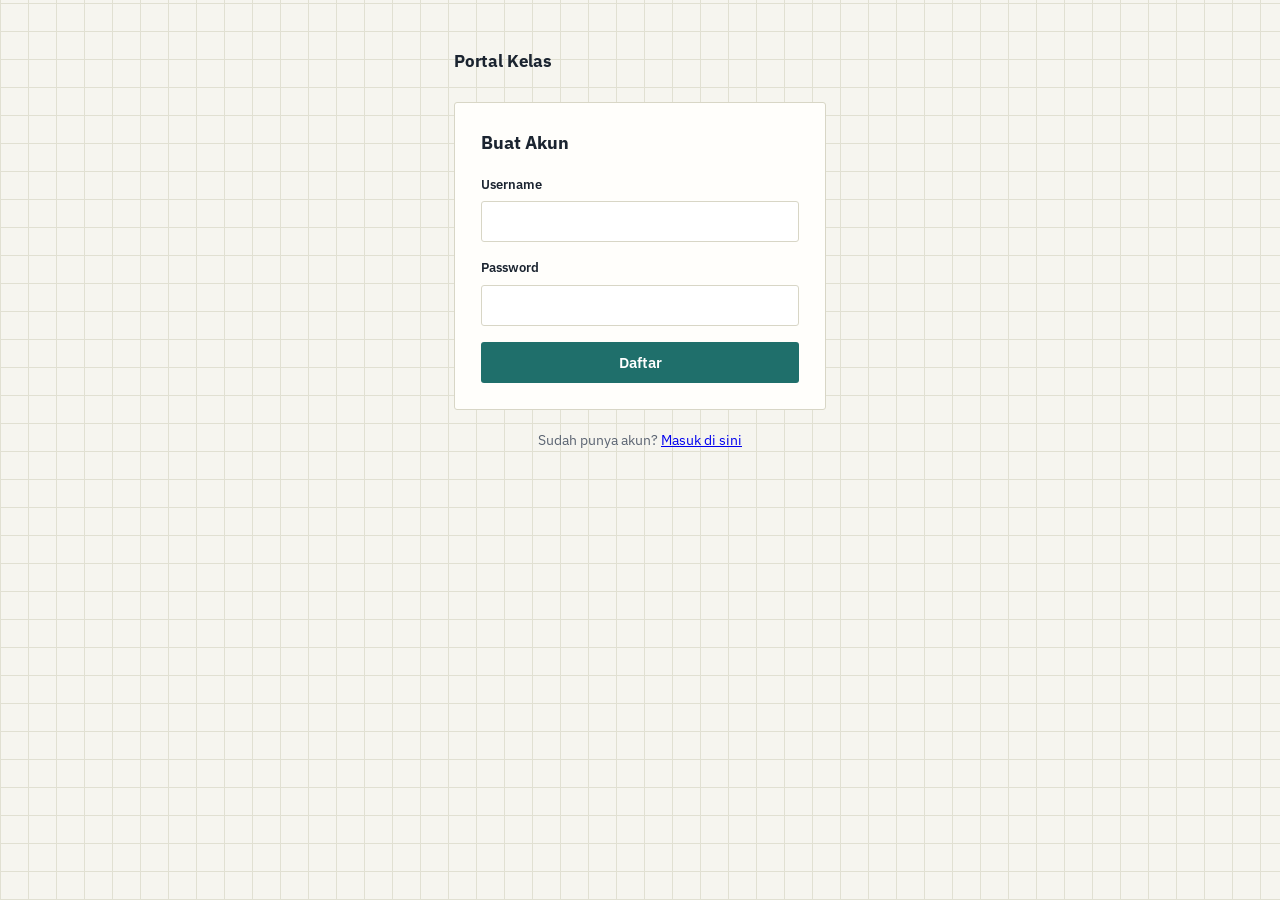
==== daftar.html @ 0ad2b587 "test" ====
<!DOCTYPE html>
<html lang="id">
<head>
<meta charset="UTF-8" />
<meta name="viewport" content="width=device-width, initial-scale=1" />
<title>Daftar</title>
<link rel="stylesheet" href="style.css" />
</head>
<body>
<div class="bungkus">
  <div class="kepala-app">
    <div class="judul-app">Portal Kelas</div>
  </div>

  <div class="ledger">
    <h2>Buat Akun</h2>
    <form id="form-daftar">
      <div class="field">
        <label for="username">Username</label>
        <input type="text" id="username" autocomplete="username" required />
      </div>
      <div class="field">
        <label for="password">Password</label>
        <input type="password" id="password" autocomplete="new-password" required />
      </div>
      <button type="submit" class="tombol" id="btn-daftar">Daftar</button>
    </form>
  </div>

  <div id="hasil-area"></div>

  <p style="text-align:center; font-size:14px; color:#5b6472;">
    Sudah punya akun? <a href="login.html">Masuk di sini</a>
  </p>
</div>

<script src="hash.js"></script>
<script type="module" src="app-daftar.js"></script>
</body>
</html>
---- style.css ----
@import url("https://fonts.googleapis.com/css2?family=IBM+Plex+Sans:wght@400;500;600;700&family=IBM+Plex+Mono:wght@400;500;600&display=swap");

:root {
  --kertas: #f6f5ef;
  --garis-grid: #e1e0d2;
  --tinta: #1b2430;
  --tinta-pudar: #5b6472;
  --teal: #1f6f6b;
  --teal-gelap: #16514e;
  --amber: #c98a2c;
  --brick: #b23a32;
  --moss: #3f7a52;
  --kertas-kartu: #fffefb;
  --border: #d8d6c6;
  --radius: 3px;
}

* { box-sizing: border-box; }

html, body {
  margin: 0; padding: 0;
  background-color: var(--kertas);
  background-image:
    repeating-linear-gradient(0deg, var(--garis-grid) 0 1px, transparent 1px 28px),
    repeating-linear-gradient(90deg, var(--garis-grid) 0 1px, transparent 1px 28px);
  color: var(--tinta);
  font-family: "IBM Plex Sans", system-ui, sans-serif;
  line-height: 1.55;
  min-height: 100vh;
}

.mono { font-family: "IBM Plex Mono", ui-monospace, monospace; }

.bungkus {
  max-width: 420px;
  margin: 0 auto;
  padding: 48px 24px 60px;
}
.bungkus.lebar { max-width: 760px; }

.kepala-app {
  display: flex;
  align-items: center;
  justify-content: space-between;
  margin-bottom: 28px;
}
.kepala-app .judul-app {
  font-weight: 700;
  font-size: 17px;
  letter-spacing: -0.01em;
}

.ledger {
  background: var(--kertas-kartu);
  border: 1px solid var(--border);
  border-radius: var(--radius);
  padding: 26px;
  margin-bottom: 20px;
}
.ledger h2 {
  font-size: 18px;
  margin: 0 0 18px;
}
.ledger p { margin: 0 0 12px; color: var(--tinta-pudar); font-size: 14px; }
.ledger p:last-child { margin-bottom: 0; }
.ledger p a { color: var(--teal-gelap); }

.field { margin-bottom: 16px; }
.field label {
  display: block; font-size: 13px; font-weight: 600;
  margin-bottom: 6px;
}
.field input {
  width: 100%;
  padding: 10px 12px;
  font-size: 15px;
  border: 1.5px solid var(--border);
  border-radius: var(--radius);
  background: #fff;
  color: var(--tinta);
  font-family: inherit;
}
.field input:focus { outline: none; border-color: var(--teal); }

button.tombol {
  background: var(--teal);
  color: #fff;
  border: none;
  padding: 11px 20px;
  font-size: 14.5px;
  font-weight: 600;
  border-radius: var(--radius);
  cursor: pointer;
  font-family: inherit;
  width: 100%;
}
button.tombol:hover { background: var(--teal-gelap); }
button.tombol:disabled { background: #a9b2ad; cursor: not-allowed; }
button.tombol.sekunder {
  background: transparent;
  color: var(--teal-gelap);
  border: 1.5px solid var(--teal);
  width: auto;
}
button.tombol.sekunder:hover { background: #eaf3f2; }
button.tombol.kecil { padding: 7px 14px; font-size: 13px; }

.status {
  padding: 12px 14px;
  border-radius: var(--radius);
  font-size: 14px;
  margin-bottom: 16px;
}
.status.gagal { background: #fbeae8; color: var(--brick); border: 1px solid #f0c7c2; }
.status.proses { background: #fbf3e4; color: var(--amber); border: 1px solid #f0ddb3; }

.selamat-datang { text-align: center; padding: 40px 26px; }
.selamat-datang h1 { font-size: 26px; margin: 0 0 8px; }
.selamat-datang p { color: var(--tinta-pudar); }

table.data {
  width: 100%;
  border-collapse: collapse;
  font-size: 13.5px;
}
table.data th, table.data td {
  text-align: left; padding: 9px 10px;
  border-bottom: 1px solid var(--border);
}
table.data th {
  font-size: 11.5px; text-transform: uppercase; letter-spacing: 0.04em;
  color: var(--tinta-pudar); font-weight: 600;
}
table.data td.hex { font-family: "IBM Plex Mono", monospace; }

footer.catatan-kaki {
  margin-top: 28px; font-size: 12.5px; color: var(--tinta-pudar);
  text-align: center;
}
footer.catatan-kaki a { color: var(--tinta-pudar); }
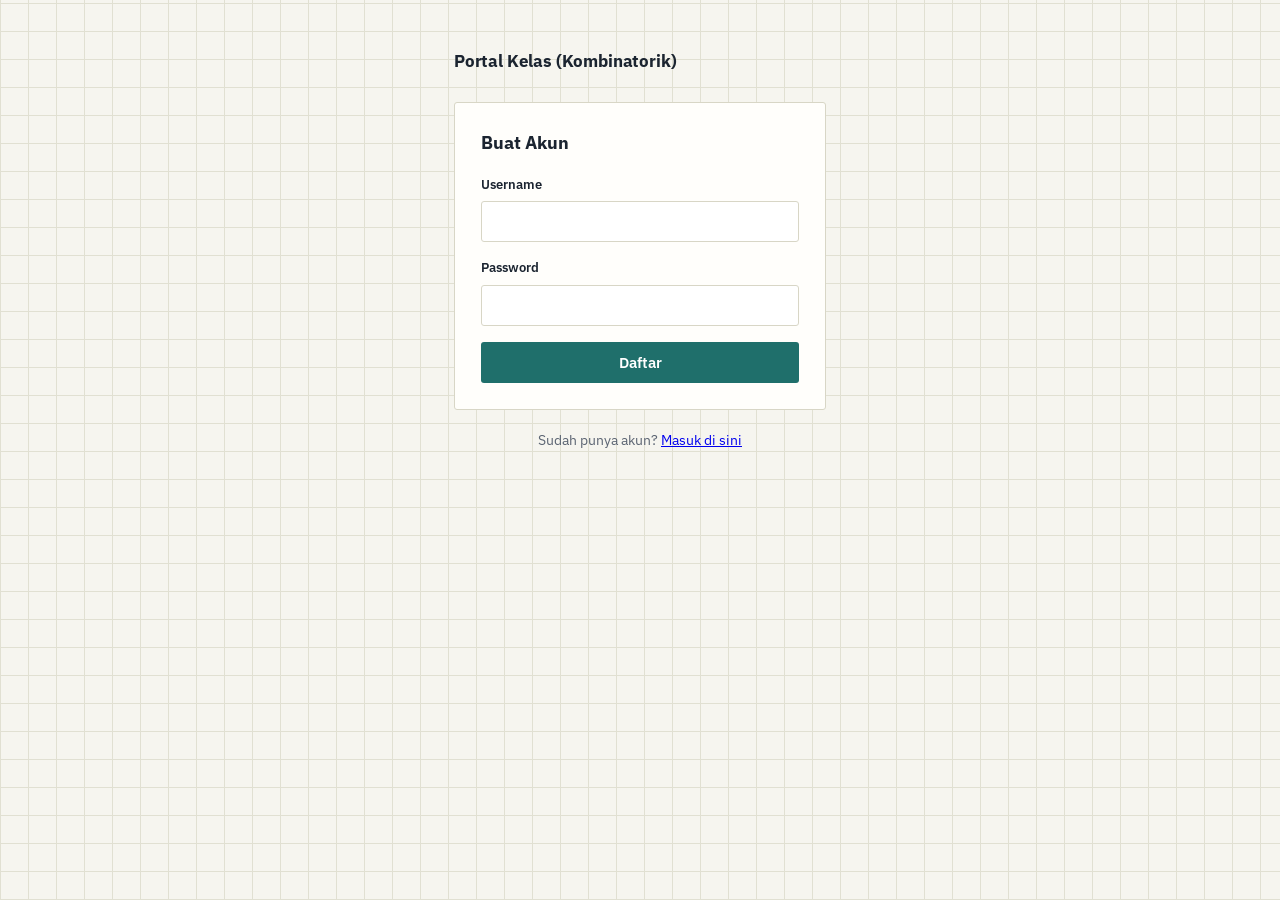
==== commit 99ef9317: "back" ====
--- a/daftar.html
+++ b/daftar.html
@@ -9,7 +9,7 @@
 <body>
 <div class="bungkus">
   <div class="kepala-app">
-    <div class="judul-app">Portal Kelas</div>
+    <div class="judul-app">Portal Kelas (Kombinatorik) </div>
   </div>
 
   <div class="ledger">
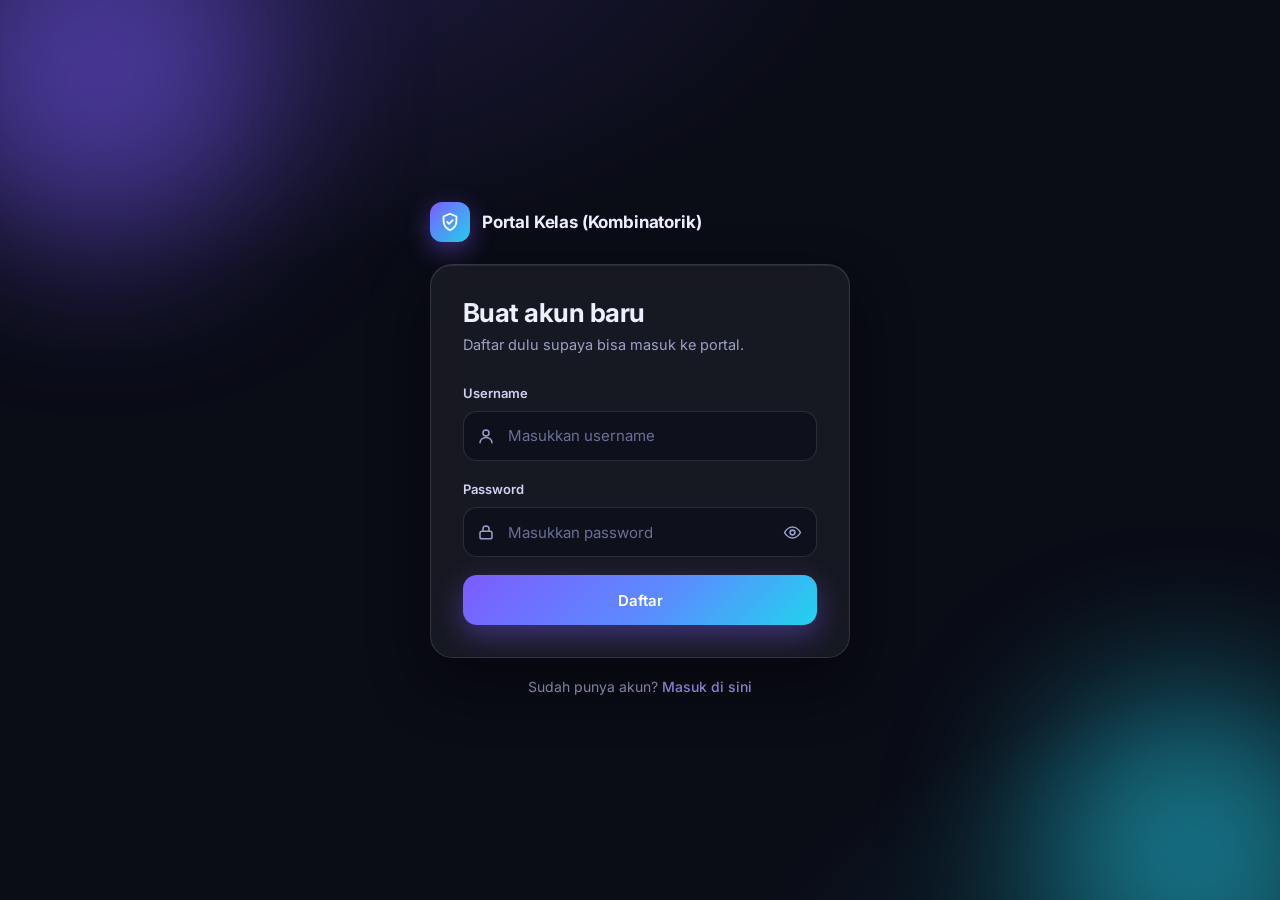
==== commit 84738666: "New UI" ====
--- a/daftar.html
+++ b/daftar.html
@@ -3,25 +3,157 @@
 <head>
 <meta charset="UTF-8" />
 <meta name="viewport" content="width=device-width, initial-scale=1" />
+<meta name="theme-color" content="#0a0c16" />
 <title>Daftar</title>
-<link rel="stylesheet" href="style.css" />
+<link rel="preconnect" href="https://fonts.googleapis.com" />
+<link rel="preconnect" href="https://fonts.gstatic.com" crossorigin />
+<link href="https://fonts.googleapis.com/css2?family=Inter:wght@400;500;600;700;800&family=JetBrains+Mono:wght@400;500&display=swap" rel="stylesheet" />
+<style>
+:root{
+  --bg:#0a0c16; --text:#eef0ff; --muted:#9aa1c7; --line:rgba(255,255,255,.12);
+  --glass:rgba(255,255,255,.055); --p1:#7c5cff; --p2:#22d3ee; --err:#ff6b7a;
+  --font:"Inter",system-ui,-apple-system,"Segoe UI",Roboto,sans-serif;
+  --mono:"JetBrains Mono",ui-monospace,SFMono-Regular,Menlo,Consolas,monospace;
+}
+*{box-sizing:border-box}
+html,body{margin:0;padding:0}
+body{
+  min-height:100vh; display:grid; place-items:center; padding:32px 16px;
+  font-family:var(--font); color:var(--text); line-height:1.55; overflow-x:hidden;
+  background:
+    radial-gradient(1200px 600px at 12% -10%, rgba(124,92,255,.22), transparent 60%),
+    radial-gradient(900px 500px at 100% 110%, rgba(34,211,238,.16), transparent 60%),
+    var(--bg);
+  -webkit-font-smoothing:antialiased;
+}
+.orb{position:fixed;border-radius:50%;filter:blur(80px);opacity:.5;pointer-events:none;z-index:0;animation:melayang 14s ease-in-out infinite}
+.orb.o1{width:340px;height:340px;background:var(--p1);top:-90px;left:-70px}
+.orb.o2{width:300px;height:300px;background:var(--p2);bottom:-90px;right:-60px;animation-delay:-7s}
+@keyframes melayang{0%,100%{transform:translate(0,0)}50%{transform:translate(28px,22px)}}
+
+.mono{font-family:var(--mono)}
+.bungkus{position:relative;z-index:1;width:100%;max-width:420px}
+.bungkus.lebar{max-width:780px}
+
+.kepala-app{display:flex;align-items:center;justify-content:space-between;gap:12px;margin-bottom:22px}
+.brand{display:flex;align-items:center;gap:12px}
+.logo{width:40px;height:40px;border-radius:12px;display:grid;place-items:center;
+  background:linear-gradient(135deg,var(--p1),var(--p2));box-shadow:0 8px 24px rgba(124,92,255,.45)}
+.logo svg{width:22px;height:22px;stroke:#fff}
+.judul-app{font-weight:700;font-size:17px;letter-spacing:-.01em}
+
+.ledger{
+  background:var(--glass);border:1px solid var(--line);border-radius:22px;padding:32px;margin-bottom:18px;
+  backdrop-filter:blur(20px);-webkit-backdrop-filter:blur(20px);
+  box-shadow:0 24px 60px rgba(0,0,0,.45),inset 0 1px 0 rgba(255,255,255,.08);
+  animation:masuk .5s ease both;
+}
+@keyframes masuk{from{opacity:0;transform:translateY(12px)}to{opacity:1;transform:none}}
+.ledger h2{font-size:26px;line-height:1.2;letter-spacing:-.02em;margin:0 0 6px}
+.ledger p{margin:0 0 12px;color:var(--muted);font-size:14.5px}
+.ledger p:last-child{margin-bottom:0}
+.sub{margin-bottom:26px !important}
+
+.field{margin-bottom:18px}
+.field label{display:block;font-size:13px;font-weight:600;color:#cfd3f3;margin-bottom:8px}
+.input-wrap{position:relative}
+.input-wrap>svg{position:absolute;left:14px;top:50%;transform:translateY(-50%);width:18px;height:18px;
+  stroke:var(--muted);pointer-events:none;transition:stroke .2s}
+.input-wrap:focus-within>svg{stroke:var(--p2)}
+.field input{
+  width:100%;height:50px;padding:0 46px 0 44px;font:inherit;font-size:15px;color:var(--text);
+  background:rgba(8,10,22,.55);border:1px solid var(--line);border-radius:14px;
+  transition:border-color .2s,box-shadow .2s,background .2s;
+}
+.field input::placeholder{color:#6a7099}
+.field input:hover{border-color:rgba(255,255,255,.22)}
+.field input:focus{outline:none;border-color:var(--p1);box-shadow:0 0 0 4px rgba(124,92,255,.22);background:rgba(8,10,22,.8)}
+.toggle{position:absolute;right:6px;top:50%;transform:translateY(-50%);width:38px;height:38px;border:0;border-radius:10px;
+  background:transparent;cursor:pointer;display:grid;place-items:center;color:var(--muted)}
+.toggle:hover{background:rgba(255,255,255,.08);color:#fff}
+.toggle svg{width:19px;height:19px;stroke:currentColor}
+.toggle .garis{display:none}
+.toggle.on .garis{display:inline}
+
+.tombol{
+  display:inline-flex;align-items:center;justify-content:center;gap:8px;width:100%;height:50px;padding:0 22px;
+  font:inherit;font-size:15px;font-weight:600;color:#fff;text-decoration:none;cursor:pointer;
+  border:0;border-radius:14px;background:linear-gradient(135deg,var(--p1),#5b8cff 55%,var(--p2));
+  box-shadow:0 10px 28px rgba(124,92,255,.4);transition:transform .15s,box-shadow .2s,filter .2s;
+}
+.tombol:hover{transform:translateY(-2px);box-shadow:0 14px 34px rgba(124,92,255,.55);filter:brightness(1.06)}
+.tombol:active{transform:translateY(0)}
+.tombol:focus-visible,.toggle:focus-visible{outline:2px solid var(--p2);outline-offset:2px}
+.tombol:disabled{cursor:progress;opacity:.8;transform:none}
+.tombol:disabled::before{content:"";width:16px;height:16px;border-radius:50%;
+  border:2px solid rgba(255,255,255,.35);border-top-color:#fff;animation:putar .7s linear infinite}
+@keyframes putar{to{transform:rotate(360deg)}}
+.tombol.sekunder{width:auto;background:var(--glass);border:1px solid var(--line);box-shadow:none;color:var(--text)}
+.tombol.sekunder:hover{background:rgba(255,255,255,.1);border-color:rgba(255,255,255,.25);box-shadow:none}
+.tombol.kecil{height:38px;padding:0 16px;font-size:13.5px;border-radius:11px}
+.aksi{display:flex;flex-wrap:wrap;gap:10px;margin-top:16px}
+
+.status{padding:13px 16px;border-radius:14px;font-size:14px;margin-bottom:18px;animation:masuk .3s ease both}
+.status.gagal{background:rgba(255,107,122,.12);color:#ffb3bb;border:1px solid rgba(255,107,122,.35);border-left:4px solid var(--err)}
+.status.proses{background:rgba(250,204,21,.1);color:#fde68a;border:1px solid rgba(250,204,21,.3)}
+#hasil-area:empty{display:none}
+
+.alt{text-align:center;font-size:14px;color:var(--muted);margin:6px 0 0}
+a{color:#a99bff;text-decoration:none;font-weight:500}
+a:hover{color:var(--p2)}
+
+.selamat-datang{text-align:center;padding:44px 28px}
+.badge{width:68px;height:68px;margin:0 auto 20px;border-radius:50%;display:grid;place-items:center;
+  background:linear-gradient(135deg,var(--p1),var(--p2));box-shadow:0 0 0 8px rgba(124,92,255,.15),0 12px 32px rgba(124,92,255,.45)}
+.badge svg{width:32px;height:32px;stroke:#fff}
+.selamat-datang h1{font-size:30px;letter-spacing:-.02em;margin:0 0 8px;
+  background:linear-gradient(135deg,#fff,#b9b0ff 60%,#8fe9f7);-webkit-background-clip:text;background-clip:text;color:transparent;word-break:break-word}
+
+#tabel-area .ledger{padding:10px 18px;overflow-x:auto}
+table.data{width:100%;border-collapse:collapse;font-size:14px}
+table.data th,table.data td{text-align:left;padding:13px 10px;border-bottom:1px solid var(--line)}
+table.data tr:last-child td{border-bottom:0}
+table.data th{font-size:11.5px;text-transform:uppercase;letter-spacing:.08em;color:var(--muted);font-weight:600}
+table.data tr:not(:first-child):hover td{background:rgba(255,255,255,.04)}
+table.data td.hex{font-family:var(--mono);color:#7ee7f6}
+
+.catatan-kaki{margin-top:22px;font-size:13px;color:var(--muted);text-align:center}
+.catatan-kaki a{color:var(--muted)}.catatan-kaki a:hover{color:var(--p2)}
+
+@media (max-width:480px){
+  body{padding:20px 14px;align-items:start}
+  .ledger{padding:24px 20px;border-radius:20px}
+  .ledger h2{font-size:23px}
+}
+@media (prefers-reduced-motion:reduce){*{animation:none !important;transition:none !important}}
+</style>
 </head>
 <body>
-<div class="bungkus">
-  <div class="kepala-app">
-    <div class="judul-app">Portal Kelas (Kombinatorik) </div>
-  </div>
+<div class="orb o1" aria-hidden="true"></div>
+<div class="orb o2" aria-hidden="true"></div>
+<main class="bungkus">
+  <header class="kepala-app">
+    <div class="brand"><span class="logo"><svg viewBox="0 0 24 24" fill="none" stroke-width="2" stroke-linecap="round" stroke-linejoin="round"><path d="M12 3l7 3v5c0 5-3.2 8.3-7 10-3.8-1.7-7-5-7-10V6l7-3z"/><path d="M9 12l2 2 4-4"/></svg></span><span class="judul-app">Portal Kelas (Kombinatorik) </span></div>
+  </header>
 
   <div class="ledger">
-    <h2>Buat Akun</h2>
+    <h2>Buat akun baru</h2>
+    <p class="sub">Daftar dulu supaya bisa masuk ke portal.</p>
     <form id="form-daftar">
       <div class="field">
         <label for="username">Username</label>
-        <input type="text" id="username" autocomplete="username" required />
+        <div class="input-wrap">
+          <svg viewBox="0 0 24 24" fill="none" stroke-width="2" stroke-linecap="round" stroke-linejoin="round"><circle cx="12" cy="8" r="4"/><path d="M4 21c0-4 3.6-7 8-7s8 3 8 7"/></svg>
+          <input type="text" id="username" placeholder="Masukkan username" autocomplete="username" required />
+        </div>
       </div>
       <div class="field">
         <label for="password">Password</label>
-        <input type="password" id="password" autocomplete="new-password" required />
+        <div class="input-wrap">
+          <svg viewBox="0 0 24 24" fill="none" stroke-width="2" stroke-linecap="round" stroke-linejoin="round"><rect x="4" y="11" width="16" height="10" rx="2.5"/><path d="M8 11V8a4 4 0 018 0v3"/></svg>
+          <input type="password" id="password" placeholder="Masukkan password" autocomplete="new-password" required />
+          <button type="button" class="toggle" aria-label="Tampilkan password"><svg viewBox="0 0 24 24" fill="none" stroke-width="2" stroke-linecap="round" stroke-linejoin="round"><path d="M2 12s3.6-7 10-7 10 7 10 7-3.6 7-10 7S2 12 2 12z"/><circle cx="12" cy="12" r="3"/><path class="garis" d="M4 4l16 16"/></svg></button>
+        </div>
       </div>
       <button type="submit" class="tombol" id="btn-daftar">Daftar</button>
     </form>
@@ -29,12 +161,23 @@
 
   <div id="hasil-area"></div>
 
-  <p style="text-align:center; font-size:14px; color:#5b6472;">
+  <p class="alt">
     Sudah punya akun? <a href="login.html">Masuk di sini</a>
   </p>
-</div>
+</main>
 
 <script src="hash.js"></script>
 <script type="module" src="app-daftar.js"></script>
+<script>
+document.querySelectorAll(".toggle").forEach(function (b) {
+  b.addEventListener("click", function () {
+    var i = b.parentElement.querySelector("input");
+    var tampil = i.type === "password";
+    i.type = tampil ? "text" : "password";
+    b.classList.toggle("on", tampil);
+    b.setAttribute("aria-label", tampil ? "Sembunyikan password" : "Tampilkan password");
+  });
+});
+</script>
 </body>
 </html>
